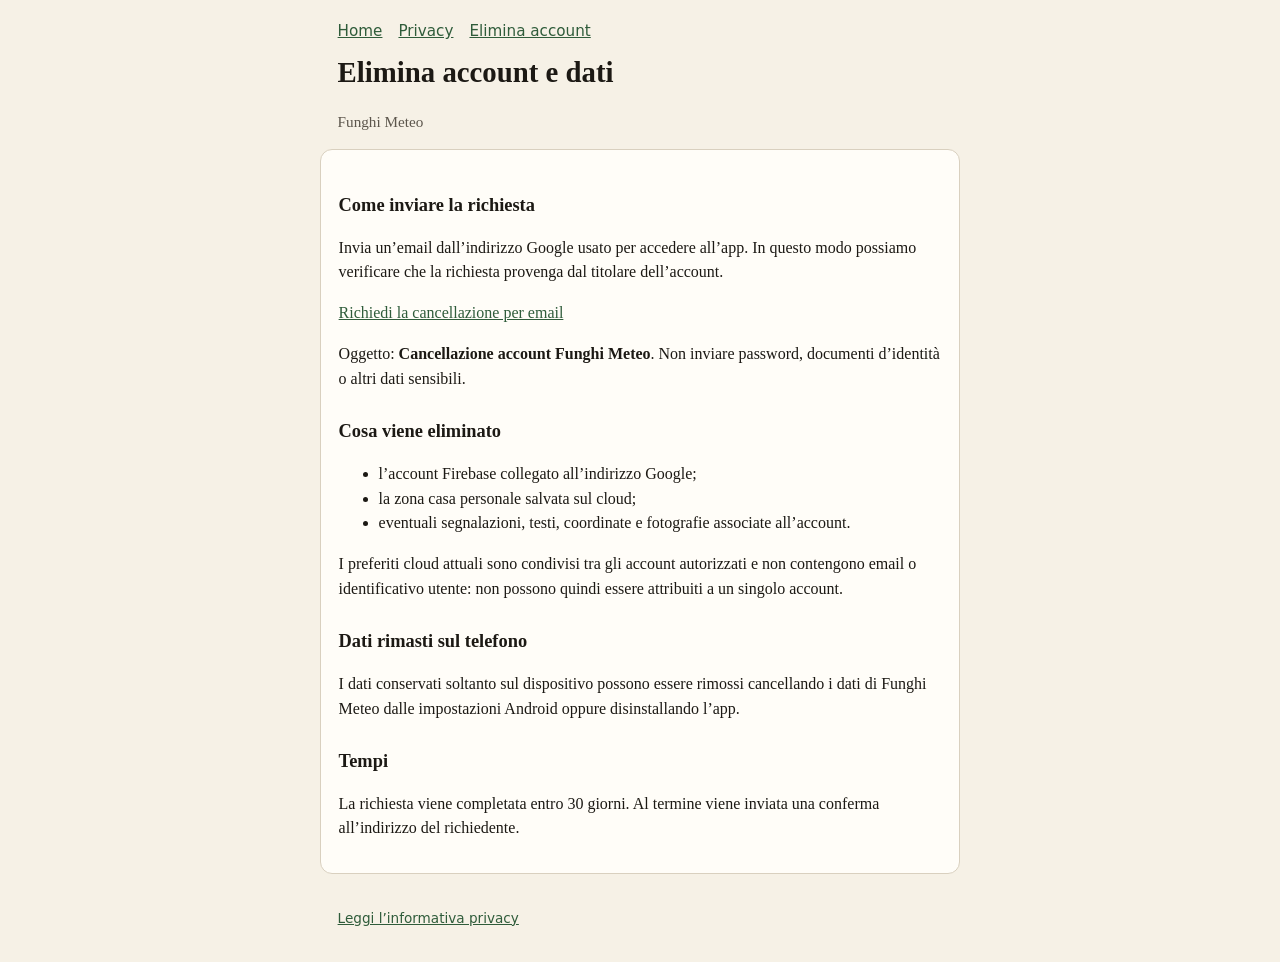
==== elimina-account.html @ fa449692 "Aggiungi richiesta cancellazione account" ====
<!DOCTYPE html>
<html lang="it">
<head>
  <meta charset="utf-8">
  <meta name="viewport" content="width=device-width, initial-scale=1">
  <title>Elimina account e dati — Funghi Meteo</title>
  <link rel="stylesheet" href="style.css">
</head>
<body>
  <header>
    <nav>
      <a href="index.html">Home</a>
      <a href="privacy.html">Privacy</a>
      <a href="elimina-account.html">Elimina account</a>
    </nav>
    <h1>Elimina account e dati</h1>
    <p class="muted">Funghi Meteo</p>
  </header>
  <main class="card">
    <h2>Come inviare la richiesta</h2>
    <p>Invia un’email dall’indirizzo Google usato per accedere all’app. In questo modo possiamo verificare che la richiesta provenga dal titolare dell’account.</p>
    <p><a href="mailto:gioelemassi94@gmail.com?subject=Cancellazione%20account%20Funghi%20Meteo">Richiedi la cancellazione per email</a></p>
    <p>Oggetto: <strong>Cancellazione account Funghi Meteo</strong>. Non inviare password, documenti d’identità o altri dati sensibili.</p>

    <h2>Cosa viene eliminato</h2>
    <ul>
      <li>l’account Firebase collegato all’indirizzo Google;</li>
      <li>la zona casa personale salvata sul cloud;</li>
      <li>eventuali segnalazioni, testi, coordinate e fotografie associate all’account.</li>
    </ul>
    <p>I preferiti cloud attuali sono condivisi tra gli account autorizzati e non contengono email o identificativo utente: non possono quindi essere attribuiti a un singolo account.</p>

    <h2>Dati rimasti sul telefono</h2>
    <p>I dati conservati soltanto sul dispositivo possono essere rimossi cancellando i dati di Funghi Meteo dalle impostazioni Android oppure disinstallando l’app.</p>

    <h2>Tempi</h2>
    <p>La richiesta viene completata entro 30 giorni. Al termine viene inviata una conferma all’indirizzo del richiedente.</p>
  </main>
  <footer>
    <p><a href="privacy.html">Leggi l’informativa privacy</a></p>
  </footer>
</body>
</html>
---- style.css ----
:root {
  color-scheme: light;
  --ink: #1c1914;
  --muted: #5c564c;
  --paper: #f6f1e6;
  --card: #fffdf8;
  --line: #d9d0bf;
  --link: #2f5c3a;
}

* {
  box-sizing: border-box;
}

body {
  margin: 0;
  font-family: Georgia, "Times New Roman", serif;
  background: var(--paper);
  color: var(--ink);
  line-height: 1.55;
}

header,
main,
footer {
  max-width: 40rem;
  margin: 0 auto;
  padding: 1.25rem 1.1rem;
}

header {
  padding-bottom: 0;
}

nav {
  display: flex;
  gap: 1rem;
  font-family: system-ui, sans-serif;
  font-size: 0.95rem;
}

a {
  color: var(--link);
}

h1 {
  font-size: 1.8rem;
  font-weight: 700;
  margin: 0.4rem 0 0.8rem;
}

h2 {
  font-size: 1.15rem;
  margin-top: 1.6rem;
}

.card {
  background: var(--card);
  border: 1px solid var(--line);
  border-radius: 12px;
  padding: 1rem 1.1rem;
}

.muted {
  color: var(--muted);
  font-size: 0.95rem;
}

footer {
  color: var(--muted);
  font-family: system-ui, sans-serif;
  font-size: 0.85rem;
}
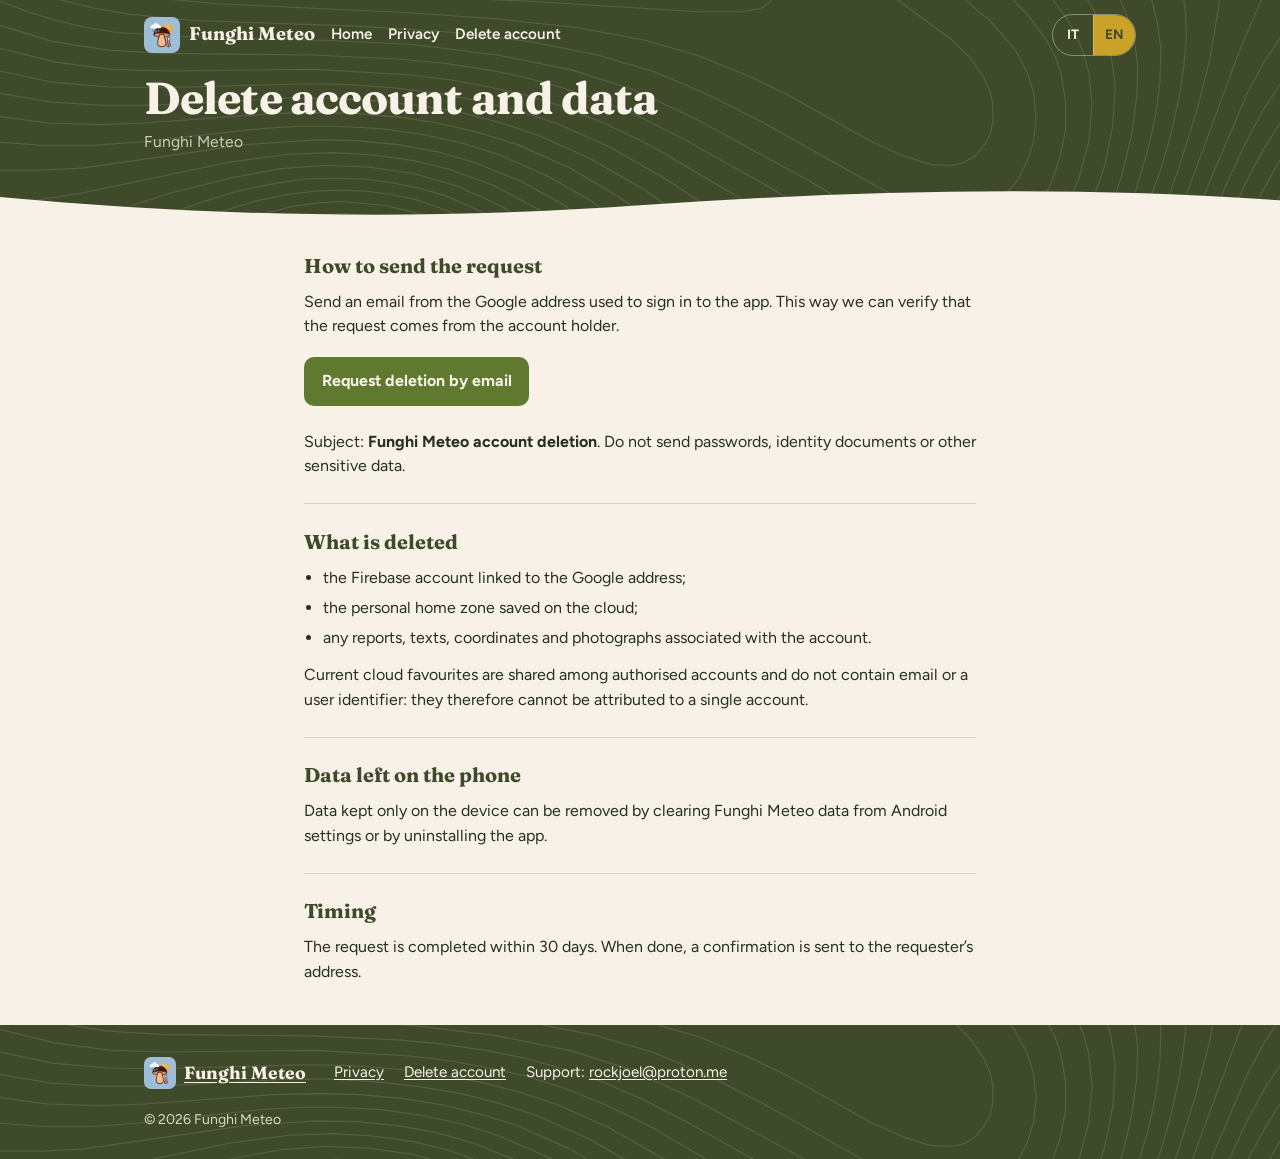
==== commit 6cbd092e: "Sito rifatto: italiano e inglese, grafica nuova - stesse pagine e stessi indirizzi (index, privacy, " ====
--- a/elimina-account.html
+++ b/elimina-account.html
@@ -1,43 +1,132 @@
 <!DOCTYPE html>
-<html lang="it">
+<html lang="it" data-title-it="Elimina account e dati — Funghi Meteo" data-title-en="Delete account and data — Funghi Meteo">
 <head>
   <meta charset="utf-8">
   <meta name="viewport" content="width=device-width, initial-scale=1">
-  <title>Elimina account e dati — Funghi Meteo</title>
+  <title data-title-it="Elimina account e dati — Funghi Meteo" data-title-en="Delete account and data — Funghi Meteo">Elimina account e dati — Funghi Meteo</title>
+  <meta name="description" content="Come richiedere la cancellazione dell’account e dei dati di Funghi Meteo.">
+  <meta name="theme-color" content="#3F4A2A">
+  <link rel="icon" href="img/icona-32.png" type="image/png" sizes="32x32">
+  <link rel="icon" href="img/icona-192.png" type="image/png" sizes="192x192">
   <link rel="stylesheet" href="style.css">
+  <script src="lang.js"></script>
 </head>
 <body>
-  <header>
-    <nav>
-      <a href="index.html">Home</a>
+  <div class="band band-dark">
+    <header class="site-header">
+      <div class="header-inner">
+        <a class="brand" href="index.html">
+          <img src="img/icona-192.png" width="36" height="36" alt="Funghi Meteo">
+          <span>Funghi Meteo</span>
+        </a>
+        <nav class="nav-main" aria-label="Menu">
+          <a href="index.html">Home</a>
+          <a href="privacy.html">Privacy</a>
+          <span data-lang="it"><a href="elimina-account.html">Elimina account</a></span>
+          <span data-lang="en"><a href="elimina-account.html">Delete account</a></span>
+        </nav>
+        <div class="lang-switch" role="group" aria-label="Language">
+          <button type="button" data-set-lang="it" aria-pressed="true">IT</button>
+          <button type="button" data-set-lang="en" aria-pressed="false">EN</button>
+        </div>
+      </div>
+    </header>
+
+    <div class="wrap page-hero">
+      <div data-lang="it">
+        <h1 class="page-title">Elimina account e dati</h1>
+        <p class="page-meta">Funghi Meteo</p>
+      </div>
+      <div data-lang="en">
+        <h1 class="page-title">Delete account and data</h1>
+        <p class="page-meta">Funghi Meteo</p>
+      </div>
+    </div>
+
+    <svg class="band-wave" viewBox="0 0 1440 48" preserveAspectRatio="none" aria-hidden="true" focusable="false">
+      <path fill="#F7F1E8" d="M0,18 C240,42 480,46 720,28 C960,10 1200,4 1440,22 L1440,48 L0,48 Z"></path>
+    </svg>
+  </div>
+
+  <main class="band band-panna">
+    <div class="legal-col">
+      <div data-lang="it">
+        <article class="legal">
+          <section class="legal-block is-first">
+            <h2>Come inviare la richiesta</h2>
+            <p>Invia un’email dall’indirizzo Google usato per accedere all’app. In questo modo possiamo verificare che la richiesta provenga dal titolare dell’account.</p>
+            <p><a class="mailto-cta" href="mailto:rockjoel@proton.me?subject=Cancellazione%20account%20Funghi%20Meteo">Richiedi la cancellazione per email</a></p>
+            <p>Oggetto: <strong>Cancellazione account Funghi Meteo</strong>. Non inviare password, documenti d’identità o altri dati sensibili.</p>
+          </section>
+
+          <section class="legal-block">
+            <h2>Cosa viene eliminato</h2>
+            <ul>
+              <li>l’account Firebase collegato all’indirizzo Google;</li>
+              <li>la zona casa personale salvata sul cloud;</li>
+              <li>eventuali segnalazioni, testi, coordinate e fotografie associate all’account.</li>
+            </ul>
+            <p>I preferiti cloud attuali sono condivisi tra gli account autorizzati e non contengono email o identificativo utente: non possono quindi essere attribuiti a un singolo account.</p>
+          </section>
+
+          <section class="legal-block">
+            <h2>Dati rimasti sul telefono</h2>
+            <p>I dati conservati soltanto sul dispositivo possono essere rimossi cancellando i dati di Funghi Meteo dalle impostazioni Android oppure disinstallando l’app.</p>
+          </section>
+
+          <section class="legal-block">
+            <h2>Tempi</h2>
+            <p>La richiesta viene completata entro 30 giorni. Al termine viene inviata una conferma all’indirizzo del richiedente.</p>
+          </section>
+        </article>
+      </div>
+
+      <div data-lang="en">
+        <article class="legal">
+          <section class="legal-block is-first">
+            <h2>How to send the request</h2>
+            <p>Send an email from the Google address used to sign in to the app. This way we can verify that the request comes from the account holder.</p>
+            <p><a class="mailto-cta" href="mailto:rockjoel@proton.me?subject=Funghi%20Meteo%20account%20deletion">Request deletion by email</a></p>
+            <p>Subject: <strong>Funghi Meteo account deletion</strong>. Do not send passwords, identity documents or other sensitive data.</p>
+          </section>
+
+          <section class="legal-block">
+            <h2>What is deleted</h2>
+            <ul>
+              <li>the Firebase account linked to the Google address;</li>
+              <li>the personal home zone saved on the cloud;</li>
+              <li>any reports, texts, coordinates and photographs associated with the account.</li>
+            </ul>
+            <p>Current cloud favourites are shared among authorised accounts and do not contain email or a user identifier: they therefore cannot be attributed to a single account.</p>
+          </section>
+
+          <section class="legal-block">
+            <h2>Data left on the phone</h2>
+            <p>Data kept only on the device can be removed by clearing Funghi Meteo data from Android settings or by uninstalling the app.</p>
+          </section>
+
+          <section class="legal-block">
+            <h2>Timing</h2>
+            <p>The request is completed within 30 days. When done, a confirmation is sent to the requester’s address.</p>
+          </section>
+        </article>
+      </div>
+    </div>
+  </main>
+
+  <footer class="site-footer band band-dark">
+    <div class="footer-inner">
+      <a class="footer-brand" href="index.html">
+        <img src="img/icona-192.png" width="32" height="32" alt="">
+        <span>Funghi Meteo</span>
+      </a>
       <a href="privacy.html">Privacy</a>
-      <a href="elimina-account.html">Elimina account</a>
-    </nav>
-    <h1>Elimina account e dati</h1>
-    <p class="muted">Funghi Meteo</p>
-  </header>
-  <main class="card">
-    <h2>Come inviare la richiesta</h2>
-    <p>Invia un’email dall’indirizzo Google usato per accedere all’app. In questo modo possiamo verificare che la richiesta provenga dal titolare dell’account.</p>
-    <p><a href="mailto:gioelemassi94@gmail.com?subject=Cancellazione%20account%20Funghi%20Meteo">Richiedi la cancellazione per email</a></p>
-    <p>Oggetto: <strong>Cancellazione account Funghi Meteo</strong>. Non inviare password, documenti d’identità o altri dati sensibili.</p>
-
-    <h2>Cosa viene eliminato</h2>
-    <ul>
-      <li>l’account Firebase collegato all’indirizzo Google;</li>
-      <li>la zona casa personale salvata sul cloud;</li>
-      <li>eventuali segnalazioni, testi, coordinate e fotografie associate all’account.</li>
-    </ul>
-    <p>I preferiti cloud attuali sono condivisi tra gli account autorizzati e non contengono email o identificativo utente: non possono quindi essere attribuiti a un singolo account.</p>
-
-    <h2>Dati rimasti sul telefono</h2>
-    <p>I dati conservati soltanto sul dispositivo possono essere rimossi cancellando i dati di Funghi Meteo dalle impostazioni Android oppure disinstallando l’app.</p>
-
-    <h2>Tempi</h2>
-    <p>La richiesta viene completata entro 30 giorni. Al termine viene inviata una conferma all’indirizzo del richiedente.</p>
-  </main>
-  <footer>
-    <p><a href="privacy.html">Leggi l’informativa privacy</a></p>
+      <span data-lang="it"><a href="elimina-account.html">Elimina account</a></span>
+      <span data-lang="en"><a href="elimina-account.html">Delete account</a></span>
+      <span data-lang="it">Supporto: <a href="mailto:rockjoel@proton.me">rockjoel@proton.me</a></span>
+      <span data-lang="en">Support: <a href="mailto:rockjoel@proton.me">rockjoel@proton.me</a></span>
+      <p class="footer-copy">© 2026 Funghi Meteo</p>
+    </div>
   </footer>
 </body>
 </html>
--- a/style.css
+++ b/style.css
@@ -1,73 +1,739 @@
+@font-face {
+  font-family: "Fraunces";
+  src: url("fonts/fraunces-600.woff2") format("woff2");
+  font-weight: 600;
+  font-style: normal;
+  font-display: swap;
+}
+
+@font-face {
+  font-family: "Fraunces";
+  src: url("fonts/fraunces-700.woff2") format("woff2");
+  font-weight: 700;
+  font-style: normal;
+  font-display: swap;
+}
+
+@font-face {
+  font-family: "Figtree";
+  src: url("fonts/figtree-400.woff2") format("woff2");
+  font-weight: 400;
+  font-style: normal;
+  font-display: swap;
+}
+
+@font-face {
+  font-family: "Figtree";
+  src: url("fonts/figtree-600.woff2") format("woff2");
+  font-weight: 600;
+  font-style: normal;
+  font-display: swap;
+}
+
+@font-face {
+  font-family: "Figtree";
+  src: url("fonts/figtree-700.woff2") format("woff2");
+  font-weight: 700;
+  font-style: normal;
+  font-display: swap;
+}
+
 :root {
   color-scheme: light;
-  --ink: #1c1914;
-  --muted: #5c564c;
-  --paper: #f6f1e6;
-  --card: #fffdf8;
-  --line: #d9d0bf;
-  --link: #2f5c3a;
-}
-
-* {
+  --panna: #F7F1E8;
+  --cream: #EDE6D6;
+  --card: #FFFDF8;
+  --ink: #26311C;
+  --terra: #3F4A2A;
+  --oliva: #718047;
+  --oliva-forte: #5F7A2E;
+  --oro: #C9A227;
+  --bordo: #D9D0BF;
+  --muted: #5a6350;
+  --link: #5F7A2E;
+  --giallo: #ffc600;
+  --verde: #00be44;
+  --rosso: #c0392b;
+  --warn-bg: #FFF8E6;
+  --max: 64rem;
+  --pad: 16px;
+  --font-display: "Fraunces", Georgia, serif;
+  --font-body: "Figtree", system-ui, sans-serif;
+}
+
+*,
+*::before,
+*::after {
   box-sizing: border-box;
 }
 
+html {
+  scroll-behavior: smooth;
+}
+
+@media (prefers-reduced-motion: reduce) {
+  html {
+    scroll-behavior: auto;
+  }
+
+  *,
+  *::before,
+  *::after {
+    transition: none !important;
+  }
+}
+
 body {
   margin: 0;
-  font-family: Georgia, "Times New Roman", serif;
-  background: var(--paper);
+  font-family: var(--font-body);
+  font-size: 1rem;
+  line-height: 1.55;
+  background: var(--panna);
   color: var(--ink);
-  line-height: 1.55;
-}
-
-header,
-main,
-footer {
-  max-width: 40rem;
+  min-width: 0;
+  overflow-x: hidden;
+}
+
+img {
+  max-width: 100%;
+  height: auto;
+  display: block;
+}
+
+a {
+  color: var(--link);
+  text-decoration: underline;
+  text-underline-offset: 0.15em;
+}
+
+a:hover {
+  color: var(--oliva-forte);
+}
+
+a:focus-visible,
+button:focus-visible {
+  outline: 3px solid var(--oro);
+  outline-offset: 3px;
+}
+
+.band {
+  position: relative;
+  width: 100%;
+}
+
+.band-dark {
+  background-color: var(--terra);
+  background-image: url("img/curve-chiare.svg");
+  background-position: center;
+  background-size: cover;
+  color: var(--panna);
+}
+
+.band-panna {
+  background: var(--panna);
+  color: var(--ink);
+}
+
+.band-cream {
+  background-color: var(--cream);
+  color: var(--ink);
+}
+
+.band-curves-dark {
+  background-image: url("img/curve-scure.svg");
+  background-position: center;
+  background-size: cover;
+}
+
+.band-wave {
+  display: block;
+  width: 100%;
+  height: 40px;
+  margin: 0;
+  line-height: 0;
+}
+
+.wrap {
+  max-width: var(--max);
   margin: 0 auto;
-  padding: 1.25rem 1.1rem;
-}
-
-header {
-  padding-bottom: 0;
-}
-
-nav {
+  padding: 1.5rem var(--pad);
+}
+
+.site-header {
+  background: transparent;
+  color: inherit;
+}
+
+.site-header a {
+  color: var(--panna);
+  text-decoration: none;
+}
+
+.site-header a:hover {
+  text-decoration: underline;
+  color: #fff;
+}
+
+.header-inner {
+  max-width: var(--max);
+  margin: 0 auto;
+  padding: 0.85rem var(--pad) 0.5rem;
+  display: flex;
+  flex-wrap: wrap;
+  align-items: center;
+  gap: 0.55rem 1rem;
+}
+
+.brand {
+  display: flex;
+  align-items: center;
+  gap: 0.55rem;
+  font-family: var(--font-display);
+  font-weight: 700;
+  font-size: 1.15rem;
+  text-decoration: none;
+  color: inherit;
+}
+
+.brand img {
+  width: 36px;
+  height: 36px;
+  border-radius: 8px;
+}
+
+.nav-main {
+  display: flex;
+  flex-wrap: wrap;
+  gap: 0.65rem 1rem;
+  font-size: 0.95rem;
+  font-weight: 600;
+  flex: 1 1 100%;
+  order: 3;
+}
+
+.lang-switch {
+  display: inline-flex;
+  border: 1px solid rgba(247, 241, 232, 0.4);
+  border-radius: 999px;
+  overflow: hidden;
+  margin-left: auto;
+}
+
+.lang-switch button {
+  appearance: none;
+  border: 0;
+  background: transparent;
+  color: var(--panna);
+  font: inherit;
+  font-size: 0.85rem;
+  font-weight: 700;
+  padding: 0.45rem 0.7rem;
+  min-height: 40px;
+  min-width: 40px;
+  cursor: pointer;
+  transition: background 0.15s ease, color 0.15s ease;
+}
+
+.lang-switch button[aria-pressed="true"] {
+  background: var(--oro);
+  color: var(--terra);
+}
+
+.lang-switch button + button {
+  border-left: 1px solid rgba(247, 241, 232, 0.3);
+}
+
+/* —— Home hero —— */
+.band-hero .hero {
+  display: grid;
+  gap: 1.5rem;
+  padding-top: 0.75rem;
+  padding-bottom: 2rem;
+  align-items: center;
+}
+
+.hero-copy h1 {
+  margin: 0 0 0.75rem;
+  font-family: var(--font-display);
+  font-weight: 700;
+  font-size: clamp(2.4rem, 7vw, 4.2rem);
+  line-height: 1.05;
+  color: var(--panna);
+  letter-spacing: -0.02em;
+}
+
+.hero-copy .lede {
+  margin: 0 0 1rem;
+  font-size: 1.1rem;
+  line-height: 1.5;
+  color: rgba(247, 241, 232, 0.92);
+  max-width: 32rem;
+}
+
+.test-line {
+  margin: 0;
+  display: flex;
+  align-items: flex-start;
+  gap: 0.55rem;
+  font-size: 0.98rem;
+  color: rgba(247, 241, 232, 0.88);
+}
+
+.test-line::before {
+  content: "";
+  flex: 0 0 auto;
+  width: 0.55rem;
+  height: 0.55rem;
+  margin-top: 0.45em;
+  border-radius: 999px;
+  background: var(--oro);
+}
+
+.hero-visual {
+  border-radius: 20px;
+  overflow: hidden;
+  border: 1px solid rgba(247, 241, 232, 0.18);
+  box-shadow: 0 18px 40px rgba(0, 0, 0, 0.28);
+  background: #2a3220;
+}
+
+.hero-visual img {
+  width: 100%;
+  aspect-ratio: 1024 / 500;
+  object-fit: cover;
+}
+
+.section-title {
+  margin: 0 0 1.25rem;
+  font-family: var(--font-display);
+  font-weight: 700;
+  font-size: clamp(1.6rem, 4vw, 2.4rem);
+  line-height: 1.15;
+  color: var(--terra);
+  letter-spacing: -0.015em;
+}
+
+.section-title-light {
+  color: var(--panna);
+}
+
+/* —— Shots —— */
+.shots {
   display: flex;
   gap: 1rem;
-  font-family: system-ui, sans-serif;
+  overflow-x: auto;
+  scroll-snap-type: x mandatory;
+  padding: 0.25rem 0 0.75rem;
+  -webkit-overflow-scrolling: touch;
+}
+
+.shot {
+  flex: 0 0 min(72vw, 240px);
+  scroll-snap-align: start;
+  margin: 0;
+}
+
+.shot-frame {
+  border-radius: 24px;
+  border: 3px solid var(--terra);
+  overflow: hidden;
+  background: #111;
+  box-shadow: 0 16px 36px rgba(38, 49, 28, 0.28);
+}
+
+.shot-frame img {
+  width: 100%;
+  aspect-ratio: 540 / 1200;
+  object-fit: cover;
+}
+
+.shot figcaption {
+  margin-top: 0.65rem;
   font-size: 0.95rem;
-}
-
-a {
-  color: var(--link);
-}
-
-h1 {
-  font-size: 1.8rem;
-  font-weight: 700;
-  margin: 0.4rem 0 0.8rem;
-}
-
-h2 {
-  font-size: 1.15rem;
-  margin-top: 1.6rem;
-}
-
-.card {
+  font-weight: 600;
+  color: var(--muted);
+  text-align: center;
+}
+
+/* —— Features —— */
+.feature-grid {
+  list-style: none;
+  margin: 0;
+  padding: 0;
+  display: grid;
+  gap: 1.35rem;
+}
+
+.feature-item {
+  display: grid;
+  grid-template-columns: 2.75rem 1fr;
+  gap: 0.9rem;
+  align-items: start;
+}
+
+.feature-icon {
+  width: 2.75rem;
+  height: 2.75rem;
+  border-radius: 999px;
+  background: var(--oliva);
+  display: grid;
+  place-items: center;
+  flex-shrink: 0;
+}
+
+.feature-icon svg {
+  width: 24px;
+  height: 24px;
+  stroke: var(--panna);
+  fill: none;
+  stroke-width: 1.8;
+  stroke-linecap: round;
+  stroke-linejoin: round;
+}
+
+.feature-item p {
+  margin: 0;
+}
+
+/* —— Colour legend —— */
+.legend-grid {
+  display: grid;
+  gap: 1rem;
+}
+
+.legend-card {
   background: var(--card);
-  border: 1px solid var(--line);
+  border: 1px solid var(--bordo);
+  border-radius: 14px;
+  padding: 0;
+  overflow: hidden;
+  box-shadow: 0 4px 16px rgba(38, 49, 28, 0.06);
+  transition: box-shadow 0.15s ease;
+}
+
+.legend-card:hover {
+  box-shadow: 0 8px 22px rgba(38, 49, 28, 0.12);
+}
+
+.legend-bar {
+  height: 8px;
+  width: 100%;
+}
+
+.legend-giallo .legend-bar { background: var(--giallo); }
+.legend-verde .legend-bar { background: var(--verde); }
+.legend-rosso .legend-bar { background: var(--rosso); }
+
+.legend-body {
+  padding: 1rem 1.1rem 1.15rem;
+}
+
+.legend-body h3 {
+  margin: 0 0 0.45rem;
+  font-family: var(--font-display);
+  font-size: 1.2rem;
+  font-weight: 700;
+  color: var(--terra);
+}
+
+.legend-body p {
+  margin: 0;
+  color: var(--ink);
+}
+
+/* —— Where —— */
+.where-block {
+  max-width: 42rem;
+  margin: 0 auto;
+  text-align: center;
+}
+
+.where-icon {
+  width: 3rem;
+  height: 3rem;
+  margin: 0 auto 0.75rem;
+  border-radius: 999px;
+  background: var(--oliva);
+  display: grid;
+  place-items: center;
+}
+
+.where-icon svg {
+  width: 24px;
+  height: 24px;
+  stroke: var(--panna);
+  fill: none;
+  stroke-width: 1.8;
+  stroke-linecap: round;
+  stroke-linejoin: round;
+}
+
+.where-block .section-title {
+  text-align: center;
+}
+
+.where-block p {
+  margin: 0;
+  font-size: 1.05rem;
+}
+
+/* —— Warning —— */
+.warning {
+  margin-top: 2rem;
+  background: var(--warn-bg);
+  border: 1px solid rgba(201, 162, 39, 0.35);
+  border-left: 5px solid var(--oro);
   border-radius: 12px;
-  padding: 1rem 1.1rem;
+  padding: 1.15rem 1.2rem;
+  max-width: 48rem;
+  margin-left: auto;
+  margin-right: auto;
+}
+
+.warning-head {
+  display: flex;
+  align-items: center;
+  gap: 0.65rem;
+  margin-bottom: 0.55rem;
+}
+
+.warning-head svg {
+  width: 24px;
+  height: 24px;
+  flex-shrink: 0;
+  stroke: var(--terra);
+  fill: none;
+  stroke-width: 1.8;
+  stroke-linecap: round;
+  stroke-linejoin: round;
+}
+
+.warning h2 {
+  margin: 0;
+  font-family: var(--font-display);
+  font-size: 1.35rem;
+  color: var(--terra);
+}
+
+.warning p {
+  margin: 0;
+}
+
+/* —— Footer —— */
+.site-footer {
+  margin-top: 0;
+  padding: 2rem 0 1.75rem;
+}
+
+.footer-inner {
+  max-width: var(--max);
+  margin: 0 auto;
+  padding: 0 var(--pad);
+  display: flex;
+  flex-wrap: wrap;
+  gap: 0.75rem 1.25rem;
+  align-items: center;
+  font-size: 0.95rem;
+}
+
+.footer-brand {
+  display: flex;
+  align-items: center;
+  gap: 0.5rem;
+  font-family: var(--font-display);
+  font-weight: 700;
+  font-size: 1.1rem;
+  color: var(--panna);
+  text-decoration: none;
+  margin-right: 0.5rem;
+}
+
+.footer-brand img {
+  width: 32px;
+  height: 32px;
+  border-radius: 7px;
+}
+
+.site-footer a {
+  color: var(--panna);
+  text-decoration: underline;
+  text-underline-offset: 0.15em;
+}
+
+.site-footer a:hover {
+  color: #fff;
+}
+
+.footer-copy {
+  width: 100%;
+  margin: 0.5rem 0 0;
+  opacity: 0.85;
+  font-size: 0.88rem;
+}
+
+/* —— Legal pages —— */
+.page-hero {
+  padding-top: 0.5rem;
+  padding-bottom: 1.75rem;
+}
+
+.page-hero .page-title {
+  margin: 0 0 0.4rem;
+  font-family: var(--font-display);
+  font-weight: 700;
+  font-size: clamp(1.8rem, 5vw, 2.8rem);
+  line-height: 1.15;
+  color: var(--panna);
+  letter-spacing: -0.02em;
+}
+
+.page-hero .page-meta {
+  margin: 0;
+  color: rgba(247, 241, 232, 0.78);
+  font-size: 0.98rem;
+}
+
+.legal-col {
+  max-width: 44rem;
+  margin: 0 auto;
+  padding: 1.75rem var(--pad) 2.5rem;
+}
+
+.legal {
+  margin: 0;
+}
+
+.legal > p:first-child {
+  margin-top: 0;
+}
+
+.legal-block {
+  margin-top: 1.5rem;
+  padding-top: 1.35rem;
+  border-top: 1px solid var(--bordo);
+}
+
+.legal-block:first-of-type {
+  margin-top: 1.35rem;
+}
+
+.legal-block.is-first {
+  margin-top: 0;
+  padding-top: 0;
+  border-top: 0;
+}
+
+.legal h2 {
+  margin: 0 0 0.55rem;
+  font-family: var(--font-display);
+  font-size: 1.25rem;
+  font-weight: 700;
+  color: var(--terra);
+}
+
+.legal p {
+  margin: 0 0 0.75rem;
+}
+
+.legal p:last-child {
+  margin-bottom: 0;
+}
+
+.legal ul {
+  padding-left: 1.2rem;
+  margin: 0 0 0.75rem;
+}
+
+.legal li {
+  margin: 0.35rem 0;
+}
+
+.mailto-cta {
+  display: inline-block;
+  margin: 0.35rem 0 0.75rem;
+  padding: 0.75rem 1.1rem;
+  min-height: 44px;
+  border-radius: 10px;
+  background: var(--oliva-forte);
+  color: var(--panna);
+  text-decoration: none;
+  font-weight: 700;
+  transition: background 0.15s ease;
+}
+
+.mailto-cta:hover {
+  color: var(--panna);
+  background: var(--oliva);
 }
 
 .muted {
   color: var(--muted);
-  font-size: 0.95rem;
-}
-
-footer {
-  color: var(--muted);
-  font-family: system-ui, sans-serif;
-  font-size: 0.85rem;
-}
+}
+
+/* Lingue */
+html.lang-it [data-lang="en"],
+html.lang-en [data-lang="it"] {
+  display: none !important;
+}
+
+html:not(.lang-it):not(.lang-en) [data-lang="en"] {
+  margin-top: 1.25rem;
+  padding-top: 1.25rem;
+  border-top: 1px dashed var(--bordo);
+}
+
+html:not(.lang-it):not(.lang-en) .band-dark [data-lang="en"] {
+  border-top-color: rgba(247, 241, 232, 0.25);
+}
+
+@media (min-width: 720px) {
+  .header-inner {
+    flex-wrap: nowrap;
+  }
+
+  .nav-main {
+    flex: 1 1 auto;
+    order: 0;
+  }
+
+  .band-hero .hero {
+    grid-template-columns: 1.05fr 0.95fr;
+    gap: 2rem;
+    padding-top: 1rem;
+    padding-bottom: 2.5rem;
+  }
+
+  .shots {
+    display: flex;
+    justify-content: center;
+    gap: 1.5rem;
+    overflow: visible;
+    padding-bottom: 0.5rem;
+  }
+
+  .shot {
+    flex: 0 0 auto;
+    width: 260px;
+    max-width: 260px;
+  }
+
+  .shot:nth-child(2) {
+    margin-top: 2.5rem;
+  }
+
+  .feature-grid {
+    grid-template-columns: 1fr 1fr;
+    column-gap: 1.75rem;
+    row-gap: 1.5rem;
+  }
+
+  .legend-grid {
+    grid-template-columns: repeat(3, 1fr);
+    gap: 1.15rem;
+  }
+}
+
+/* Legenda: maiuscola iniziale solo a video (il testo resta quello della scheda Play) */
+.legend-body p::first-letter {
+  text-transform: uppercase;
+}
